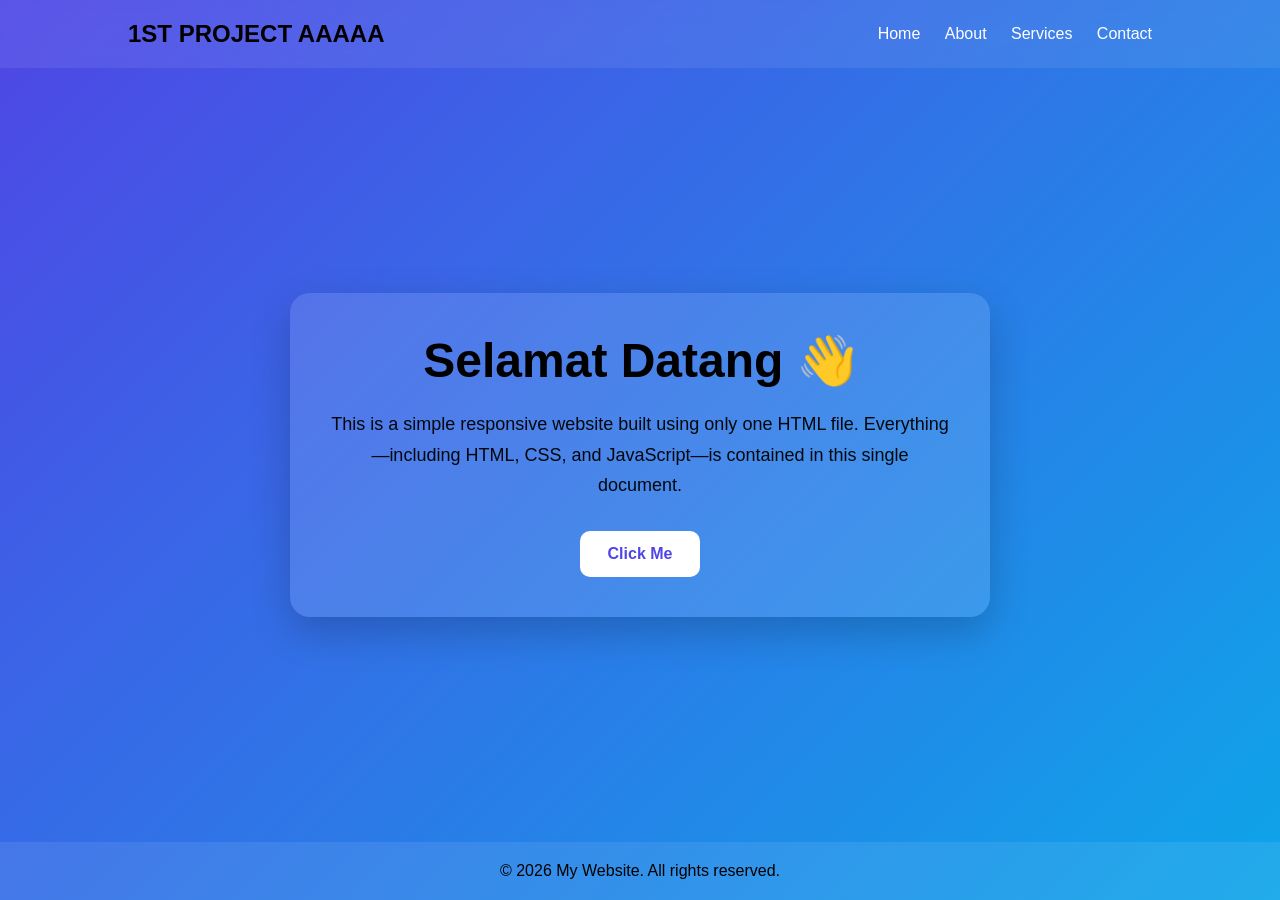
==== contact.html @ 28e2715d "updated with contact.html" ====
<!DOCTYPE html>
<html lang="en">
<head>
  <meta charset="UTF-8" />
  <meta name="viewport" content="width=device-width, initial-scale=1.0" />
  <title>Simple Web Page tukar</title>

  <style>
    * {
      margin: 0;
      padding: 0;
      box-sizing: border-box;
      font-family: Arial, Helvetica, sans-serif;
    }

    body {
      background: linear-gradient(135deg, #4f46e5, #0ea5e9);
      color: black;
      min-height: 100vh;
      display: flex;
      flex-direction: column;
    }

    header {
      display: flex;
      justify-content: space-between;
      align-items: center;
      padding: 20px 10%;
      background: rgba(255,255,255,0.08);
      backdrop-filter: blur(10px);
    }

    header h2 {
      font-size: 24px;
    }

    nav a {
      color: white;
      text-decoration: none;
      margin-left: 20px;
      transition: .3s;
    }

    nav a:hover {
      color: #ffd54f;
    }

    .hero {
      flex: 1;
      display: flex;
      justify-content: center;
      align-items: center;
      text-align: center;
      padding: 40px;
    }

    .card {
      background: rgba(255,255,255,0.12);
      padding: 40px;
      border-radius: 20px;
      max-width: 700px;
      box-shadow: 0 15px 40px rgba(0,0,0,.2);
    }

    h1 {
      font-size: 48px;
      margin-bottom: 20px;
    }

    p {
      font-size: 18px;
      line-height: 1.7;
      opacity: .95;
    }

    button {
      margin-top: 30px;
      padding: 14px 28px;
      border: none;
      border-radius: 10px;
      background: white;
      color: #4f46e5;
      font-size: 16px;
      cursor: pointer;
      transition: .3s;
      font-weight: bold;
    }

    button:hover {
      transform: translateY(-3px);
      background: #ffe082;
    }

    footer {
      text-align: center;
      padding: 20px;
      background: rgba(255,255,255,.08);
    }

    @media(max-width:768px){
      header{
        flex-direction:column;
        gap:15px;
      }

      h1{
        font-size:36px;
      }
    }
  </style>
</head>
<body>

<header>
  <h2>1ST PROJECT AAAAA</h2>

  <nav>
    <a href="#">Home</a>
    <a href="https://liqkha.github.io/Testing-Index.html/info">About</a>
    <a href="info">Services</a>
    <a href="/info">Contact</a>
  </nav>
</header>

<section class="hero">
  <div class="card">
    <h1>Selamat Datang 👋</h1>

    <p>
      This is a simple responsive website built using only one HTML file.
      Everything—including HTML, CSS, and JavaScript—is contained in this
      single document.
    </p>

    <button onclick="showMessage()">
      Click Me
    </button>
  </div>
</section>

<footer>
  © 2026 My Website. All rights reserved.
</footer>

<script>
function showMessage() {
  alert("Hello! Thanks for visiting this simple website.");
}
</script>

</body>
</html>
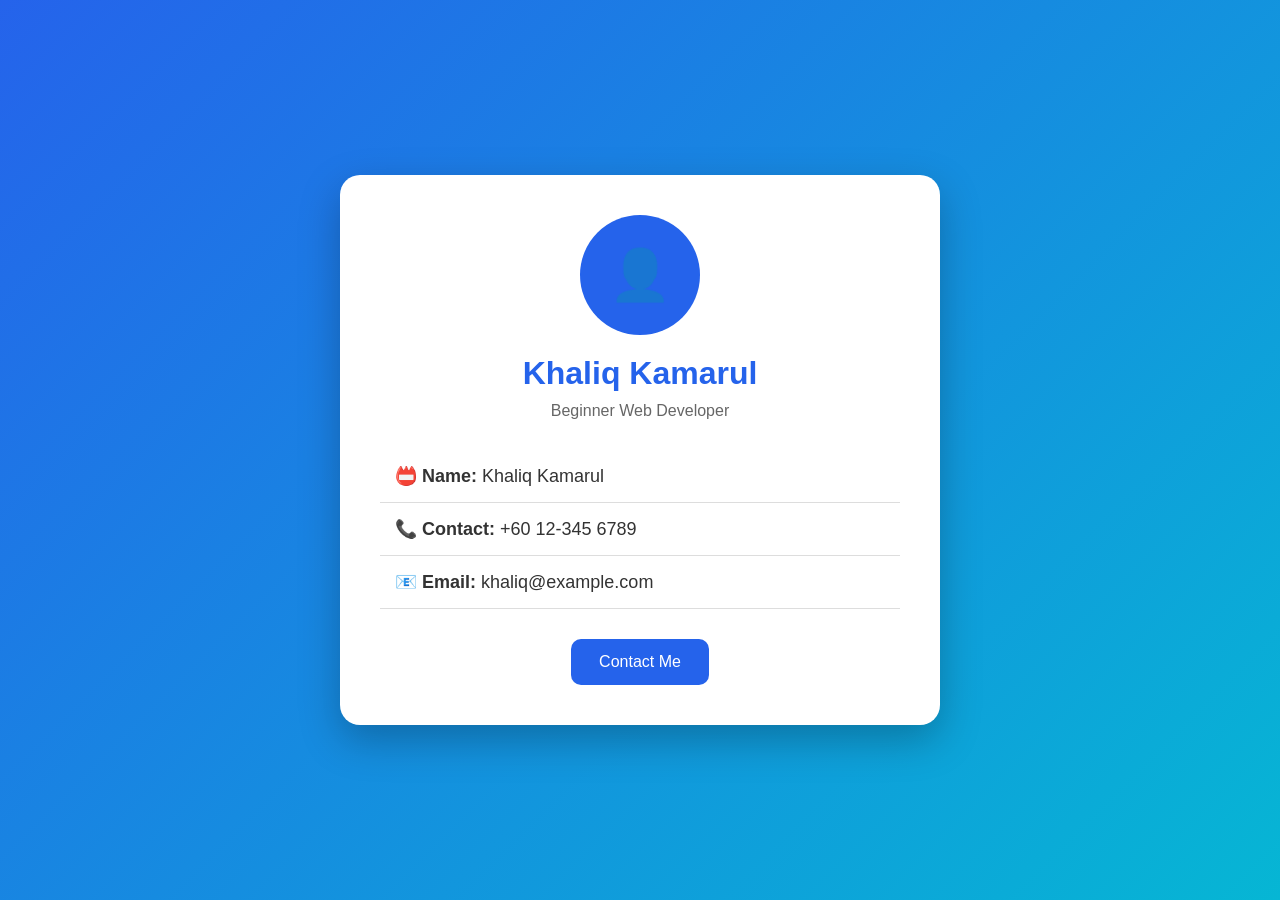
==== commit 4e8e280e: "updated contact.html" ====
--- a/contact.html
+++ b/contact.html
@@ -1,151 +1,142 @@
 <!DOCTYPE html>
-<html lang="en">
+<html lang="ms">
 <head>
-  <meta charset="UTF-8" />
-  <meta name="viewport" content="width=device-width, initial-scale=1.0" />
-  <title>Simple Web Page tukar</title>
+    <meta charset="UTF-8">
+    <meta name="viewport" content="width=device-width, initial-scale=1.0">
+    <title>Portfolio Saya</title>
 
-  <style>
-    * {
-      margin: 0;
-      padding: 0;
-      box-sizing: border-box;
-      font-family: Arial, Helvetica, sans-serif;
-    }
+    <style>
+        *{
+            margin:0;
+            padding:0;
+            box-sizing:border-box;
+            font-family:Arial, Helvetica, sans-serif;
+        }
 
-    body {
-      background: linear-gradient(135deg, #4f46e5, #0ea5e9);
-      color: black;
-      min-height: 100vh;
-      display: flex;
-      flex-direction: column;
-    }
+        body{
+            background:linear-gradient(135deg,#2563eb,#06b6d4);
+            min-height:100vh;
+            display:flex;
+            justify-content:center;
+            align-items:center;
+            color:#333;
+        }
 
-    header {
-      display: flex;
-      justify-content: space-between;
-      align-items: center;
-      padding: 20px 10%;
-      background: rgba(255,255,255,0.08);
-      backdrop-filter: blur(10px);
-    }
+        .card{
+            background:white;
+            width:90%;
+            max-width:600px;
+            padding:40px;
+            border-radius:20px;
+            text-align:center;
+            box-shadow:0 15px 40px rgba(0,0,0,.25);
+        }
 
-    header h2 {
-      font-size: 24px;
-    }
+        .profile{
+            width:120px;
+            height:120px;
+            background:#2563eb;
+            border-radius:50%;
+            display:flex;
+            justify-content:center;
+            align-items:center;
+            margin:0 auto 20px;
+            font-size:50px;
+            color:white;
+        }
 
-    nav a {
-      color: white;
-      text-decoration: none;
-      margin-left: 20px;
-      transition: .3s;
-    }
+        h1{
+            color:#2563eb;
+            margin-bottom:10px;
+        }
 
-    nav a:hover {
-      color: #ffd54f;
-    }
+        .subtitle{
+            color:#666;
+            margin-bottom:30px;
+        }
 
-    .hero {
-      flex: 1;
-      display: flex;
-      justify-content: center;
-      align-items: center;
-      text-align: center;
-      padding: 40px;
-    }
+        .info{
+            text-align:left;
+            margin-top:20px;
+        }
 
-    .card {
-      background: rgba(255,255,255,0.12);
-      padding: 40px;
-      border-radius: 20px;
-      max-width: 700px;
-      box-shadow: 0 15px 40px rgba(0,0,0,.2);
-    }
+        .info p{
+            font-size:18px;
+            padding:15px;
+            border-bottom:1px solid #ddd;
+        }
 
-    h1 {
-      font-size: 48px;
-      margin-bottom: 20px;
-    }
+        button{
+            margin-top:30px;
+            background:#2563eb;
+            color:white;
+            border:none;
+            padding:14px 28px;
+            border-radius:10px;
+            font-size:16px;
+            cursor:pointer;
+            transition:.3s;
+        }
 
-    p {
-      font-size: 18px;
-      line-height: 1.7;
-      opacity: .95;
-    }
+        button:hover{
+            background:#1d4ed8;
+            transform:translateY(-3px);
+        }
 
-    button {
-      margin-top: 30px;
-      padding: 14px 28px;
-      border: none;
-      border-radius: 10px;
-      background: white;
-      color: #4f46e5;
-      font-size: 16px;
-      cursor: pointer;
-      transition: .3s;
-      font-weight: bold;
-    }
+        @media(max-width:768px){
 
-    button:hover {
-      transform: translateY(-3px);
-      background: #ffe082;
-    }
+            .card{
+                padding:30px;
+            }
 
-    footer {
-      text-align: center;
-      padding: 20px;
-      background: rgba(255,255,255,.08);
-    }
+            .info p{
+                font-size:16px;
+            }
 
-    @media(max-width:768px){
-      header{
-        flex-direction:column;
-        gap:15px;
-      }
+        }
 
-      h1{
-        font-size:36px;
-      }
-    }
-  </style>
+    </style>
+
 </head>
+
 <body>
 
-<header>
-  <h2>1ST PROJECT AAAAA</h2>
+<div class="card">
 
-  <nav>
-    <a href="#">Home</a>
-    <a href="https://liqkha.github.io/Testing-Index.html/info">About</a>
-    <a href="info">Services</a>
-    <a href="/info">Contact</a>
-  </nav>
-</header>
+    <div class="profile">
+        👤
+    </div>
 
-<section class="hero">
-  <div class="card">
-    <h1>Selamat Datang 👋</h1>
+    <h1>Khaliq Kamarul</h1>
 
-    <p>
-      This is a simple responsive website built using only one HTML file.
-      Everything—including HTML, CSS, and JavaScript—is contained in this
-      single document.
+    <p class="subtitle">
+        Beginner Web Developer
     </p>
 
+    <div class="info">
+
+        <p><strong>📛 Name:</strong> Khaliq Kamarul</p>
+
+        <p><strong>📞 Contact:</strong> +60 12-345 6789</p>
+
+        <p><strong>📧 Email:</strong> khaliq@example.com</p>
+
+    </div>
+
     <button onclick="showMessage()">
-      Click Me
+        Contact Me
     </button>
-  </div>
-</section>
 
-<footer>
-  © 2026 My Website. All rights reserved.
-</footer>
+</div>
 
 <script>
-function showMessage() {
-  alert("Hello! Thanks for visiting this simple website.");
+
+function showMessage(){
+
+    alert("Terima kasih kerana melawat portfolio saya!");
+
 }
+
 </script>
 
 </body>
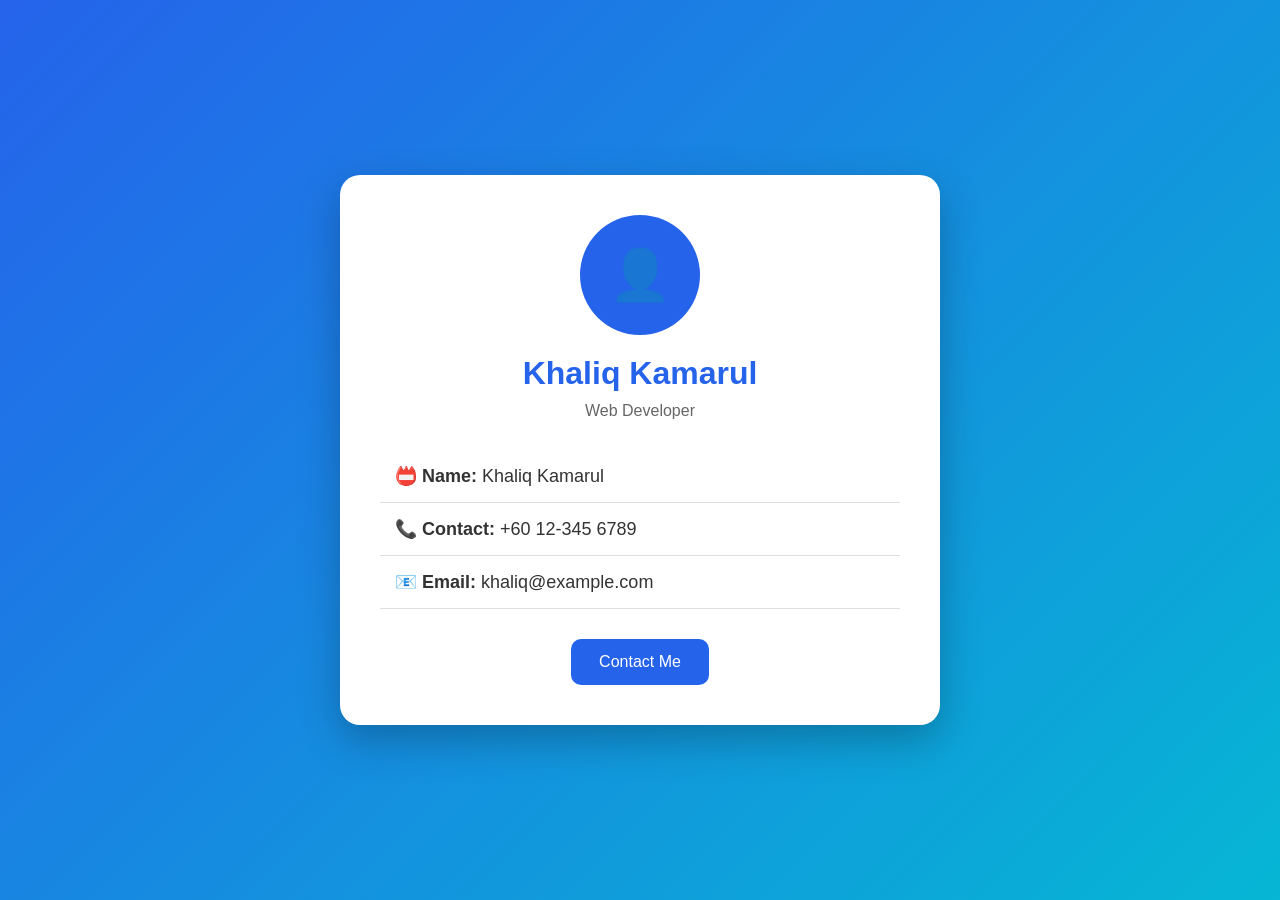
==== commit caaa32b3: "edit" ====
--- a/contact.html
+++ b/contact.html
@@ -110,7 +110,7 @@
     <h1>Khaliq Kamarul</h1>
 
     <p class="subtitle">
-        Beginner Web Developer
+         Web Developer
     </p>
 
     <div class="info">
